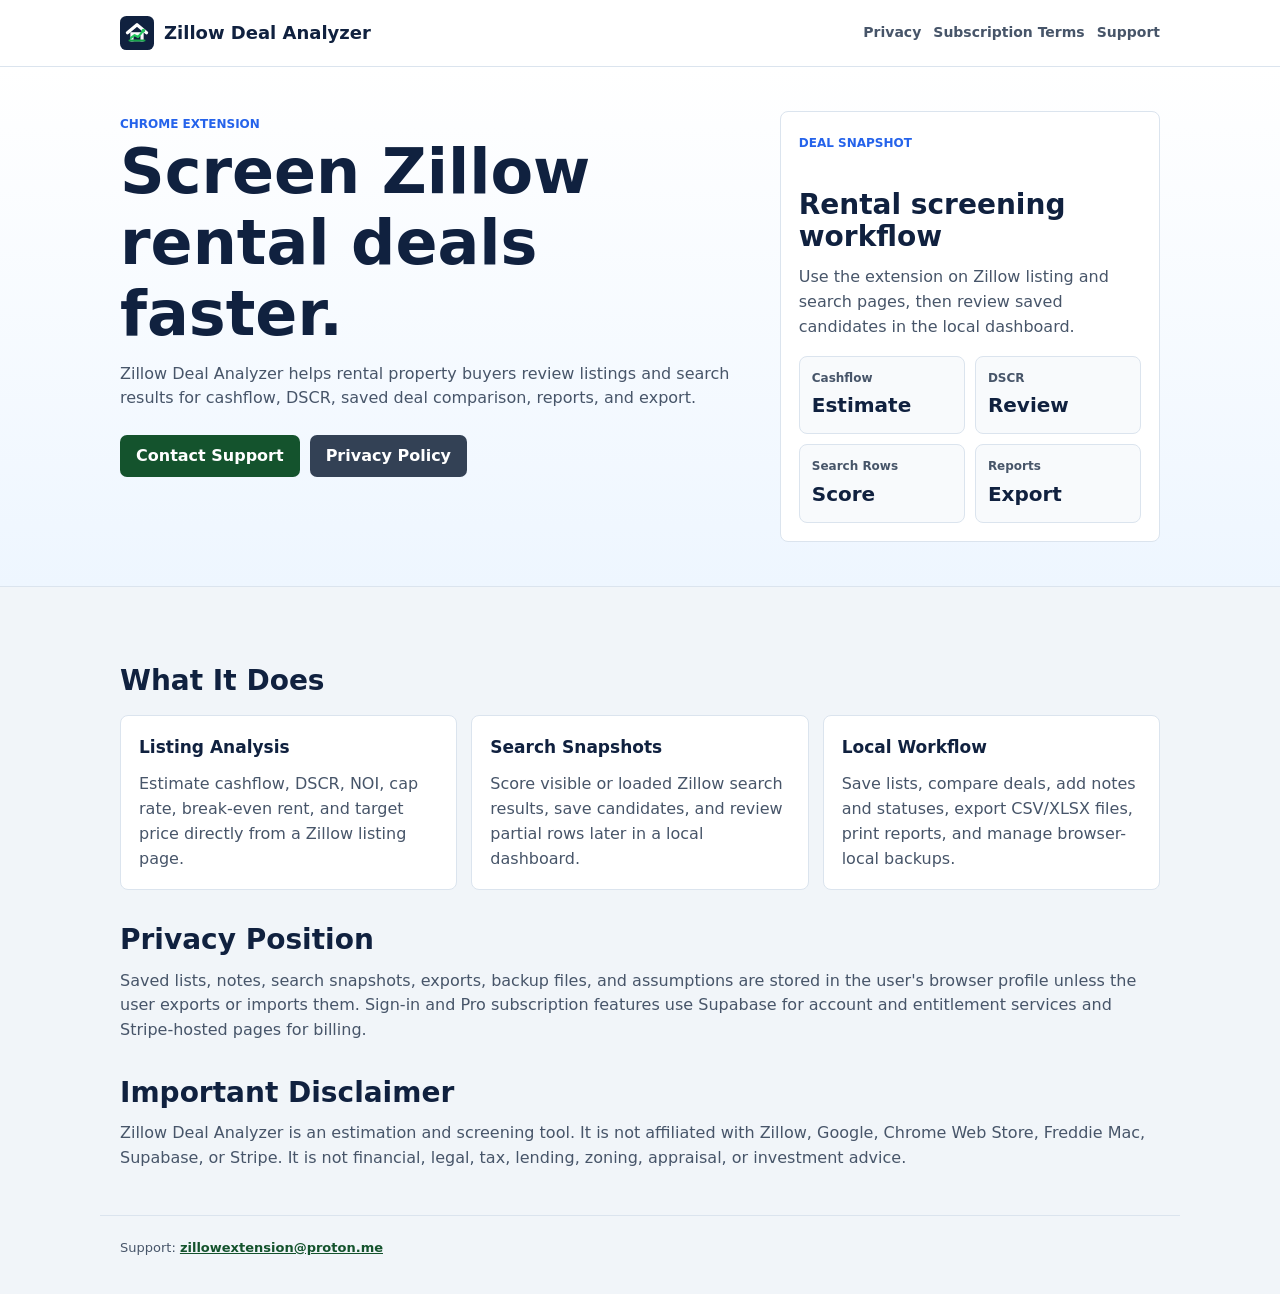
==== index.html @ f73715a4 "Add static policy and support site" ====
<!doctype html>
<html lang="en">
  <head>
    <meta charset="utf-8">
    <meta name="viewport" content="width=device-width, initial-scale=1">
    <title>Zillow Deal Analyzer</title>
    <meta name="description" content="Analyze Zillow listings and search snapshots for rental cashflow, DSCR, saved deal review, reports, and export.">
    <link rel="icon" href="assets/icon.svg" type="image/svg+xml">
    <link rel="stylesheet" href="assets/styles.css">
  </head>
  <body>
    <header class="site-header">
      <nav class="nav" aria-label="Main navigation">
        <a class="brand" href="index.html">
          <img src="assets/icon.svg" alt="" width="34" height="34">
          <span>Zillow Deal Analyzer</span>
        </a>
        <div class="nav-links">
          <a href="privacy.html">Privacy</a>
          <a href="subscription-terms.html">Subscription Terms</a>
          <a href="support.html">Support</a>
        </div>
      </nav>
    </header>

    <main>
      <section class="hero">
        <div class="hero-inner">
          <div>
            <span class="eyebrow">Chrome Extension</span>
            <h1>Screen Zillow rental deals faster.</h1>
            <p>Zillow Deal Analyzer helps rental property buyers review listings and search results for cashflow, DSCR, saved deal comparison, reports, and export.</p>
            <div class="actions">
              <a class="button" href="support.html">Contact Support</a>
              <a class="button secondary" href="privacy.html">Privacy Policy</a>
            </div>
          </div>
          <div class="panel" aria-label="Example analysis metrics">
            <span class="eyebrow">Deal Snapshot</span>
            <h2>Rental screening workflow</h2>
            <p>Use the extension on Zillow listing and search pages, then review saved candidates in the local dashboard.</p>
            <div class="metric-grid">
              <div class="metric"><span>Cashflow</span><strong>Estimate</strong></div>
              <div class="metric"><span>DSCR</span><strong>Review</strong></div>
              <div class="metric"><span>Search Rows</span><strong>Score</strong></div>
              <div class="metric"><span>Reports</span><strong>Export</strong></div>
            </div>
          </div>
        </div>
      </section>

      <section class="content">
        <h2>What It Does</h2>
        <div class="grid">
          <div class="card">
            <strong>Listing Analysis</strong>
            <p>Estimate cashflow, DSCR, NOI, cap rate, break-even rent, and target price directly from a Zillow listing page.</p>
          </div>
          <div class="card">
            <strong>Search Snapshots</strong>
            <p>Score visible or loaded Zillow search results, save candidates, and review partial rows later in a local dashboard.</p>
          </div>
          <div class="card">
            <strong>Local Workflow</strong>
            <p>Save lists, compare deals, add notes and statuses, export CSV/XLSX files, print reports, and manage browser-local backups.</p>
          </div>
        </div>

        <h2>Privacy Position</h2>
        <p>Saved lists, notes, search snapshots, exports, backup files, and assumptions are stored in the user's browser profile unless the user exports or imports them. Sign-in and Pro subscription features use Supabase for account and entitlement services and Stripe-hosted pages for billing.</p>

        <h2>Important Disclaimer</h2>
        <p>Zillow Deal Analyzer is an estimation and screening tool. It is not affiliated with Zillow, Google, Chrome Web Store, Freddie Mac, Supabase, or Stripe. It is not financial, legal, tax, lending, zoning, appraisal, or investment advice.</p>
      </section>
    </main>

    <footer class="site-footer">
      <span>Support: <a href="mailto:zillowextension@proton.me">zillowextension@proton.me</a></span>
    </footer>
  </body>
</html>
---- assets/styles.css ----
:root {
  color-scheme: light;
  --ink: #10213f;
  --muted: #475569;
  --line: #dbe4ee;
  --soft: #f8fafc;
  --brand: #14532d;
  --accent: #16a34a;
  --blue: #2563eb;
  --white: #ffffff;
}

* {
  box-sizing: border-box;
}

body {
  background: #f1f5f9;
  color: var(--ink);
  font-family: Inter, ui-sans-serif, system-ui, -apple-system, BlinkMacSystemFont, "Segoe UI", sans-serif;
  line-height: 1.55;
  margin: 0;
}

a {
  color: var(--brand);
  font-weight: 800;
}

.site-header {
  background: var(--white);
  border-bottom: 1px solid var(--line);
}

.nav {
  align-items: center;
  display: flex;
  gap: 18px;
  justify-content: space-between;
  margin: 0 auto;
  max-width: 1080px;
  padding: 16px 20px;
}

.brand {
  align-items: center;
  color: var(--ink);
  display: inline-flex;
  gap: 10px;
  text-decoration: none;
}

.brand img {
  height: 34px;
  width: 34px;
}

.brand span {
  font-size: 18px;
  font-weight: 900;
}

.nav-links {
  display: flex;
  flex-wrap: wrap;
  gap: 12px;
}

.nav-links a {
  color: var(--muted);
  font-size: 14px;
  text-decoration: none;
}

.hero {
  background: linear-gradient(180deg, #ffffff 0%, #eef6ff 100%);
  border-bottom: 1px solid var(--line);
}

.hero-inner,
.content {
  margin: 0 auto;
  max-width: 1080px;
  padding: 44px 20px;
}

.hero-inner {
  display: grid;
  gap: 26px;
  grid-template-columns: minmax(0, 1.25fr) minmax(280px, 0.75fr);
}

.eyebrow {
  color: var(--blue);
  font-size: 12px;
  font-weight: 900;
  letter-spacing: 0;
  text-transform: uppercase;
}

h1,
h2,
h3 {
  color: var(--ink);
  line-height: 1.15;
  margin: 0;
}

h1 {
  font-size: clamp(38px, 6vw, 62px);
}

h2 {
  font-size: 28px;
  margin-top: 34px;
}

h3 {
  font-size: 18px;
  margin-top: 22px;
}

p {
  color: var(--muted);
  margin: 12px 0 0;
}

ul {
  color: var(--muted);
  margin: 12px 0 0;
  padding-left: 22px;
}

li + li {
  margin-top: 6px;
}

.actions {
  display: flex;
  flex-wrap: wrap;
  gap: 10px;
  margin-top: 24px;
}

.button {
  align-items: center;
  background: var(--brand);
  border-radius: 7px;
  color: var(--white);
  display: inline-flex;
  font-weight: 900;
  min-height: 42px;
  padding: 0 16px;
  text-decoration: none;
}

.button.secondary {
  background: #334155;
}

.panel {
  background: var(--white);
  border: 1px solid var(--line);
  border-radius: 8px;
  padding: 18px;
}

.metric-grid {
  display: grid;
  gap: 10px;
  grid-template-columns: repeat(2, minmax(0, 1fr));
  margin-top: 16px;
}

.metric {
  background: var(--soft);
  border: 1px solid var(--line);
  border-radius: 8px;
  padding: 12px;
}

.metric span {
  color: var(--muted);
  display: block;
  font-size: 12px;
  font-weight: 800;
}

.metric strong {
  color: var(--ink);
  display: block;
  font-size: 20px;
  margin-top: 3px;
}

.grid {
  display: grid;
  gap: 14px;
  grid-template-columns: repeat(3, minmax(0, 1fr));
  margin-top: 18px;
}

.card {
  background: var(--white);
  border: 1px solid var(--line);
  border-radius: 8px;
  padding: 18px;
}

.card strong {
  color: var(--ink);
  display: block;
  font-size: 17px;
}

.legal-page {
  background: var(--white);
}

.legal-page .content {
  max-width: 900px;
}

.updated {
  background: #ecfdf5;
  border: 1px solid #bbf7d0;
  border-radius: 999px;
  color: #166534;
  display: inline-block;
  font-size: 12px;
  font-weight: 900;
  margin-top: 14px;
  padding: 5px 10px;
}

.site-footer {
  border-top: 1px solid var(--line);
  color: var(--muted);
  font-size: 13px;
  margin: 0 auto;
  max-width: 1080px;
  padding: 22px 20px 36px;
}

@media (max-width: 760px) {
  .nav,
  .hero-inner,
  .grid,
  .metric-grid {
    display: grid;
    grid-template-columns: 1fr;
  }

  .nav-links {
    gap: 8px;
  }

  .hero-inner,
  .content {
    padding: 30px 16px;
  }
}
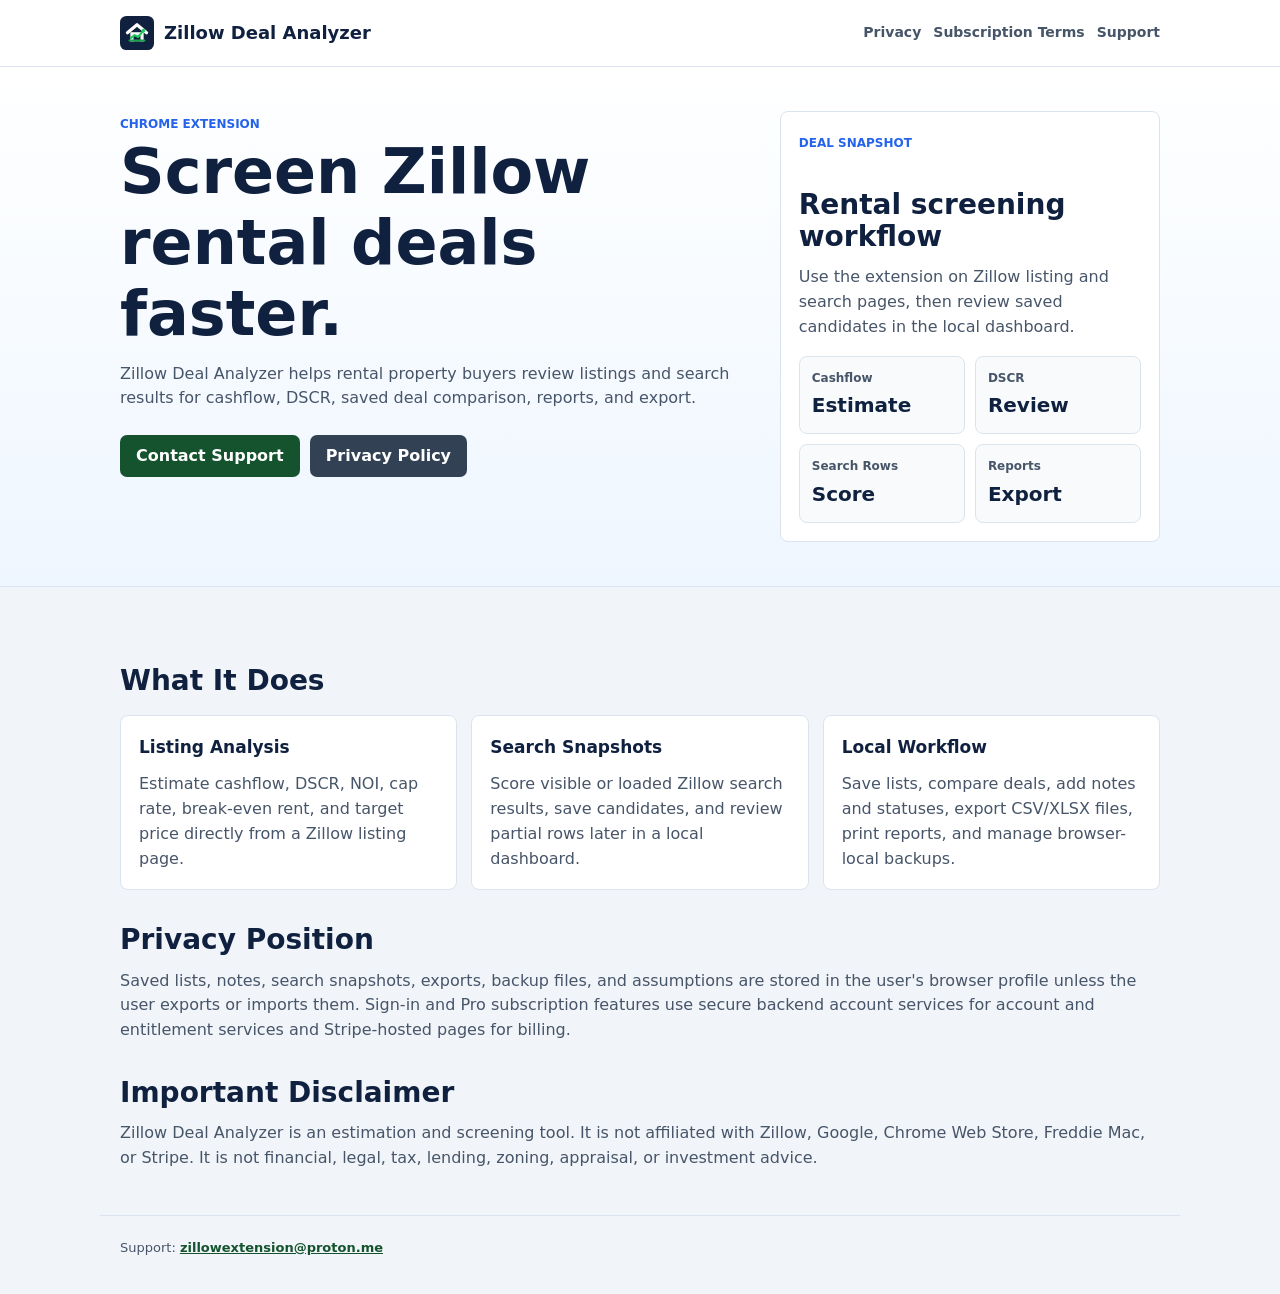
==== commit 2cfbcbe0: "Use generic backend wording in public pages" ====
--- a/index.html
+++ b/index.html
@@ -67,10 +67,10 @@
         </div>
 
         <h2>Privacy Position</h2>
-        <p>Saved lists, notes, search snapshots, exports, backup files, and assumptions are stored in the user's browser profile unless the user exports or imports them. Sign-in and Pro subscription features use Supabase for account and entitlement services and Stripe-hosted pages for billing.</p>
+        <p>Saved lists, notes, search snapshots, exports, backup files, and assumptions are stored in the user's browser profile unless the user exports or imports them. Sign-in and Pro subscription features use secure backend account services for account and entitlement services and Stripe-hosted pages for billing.</p>
 
         <h2>Important Disclaimer</h2>
-        <p>Zillow Deal Analyzer is an estimation and screening tool. It is not affiliated with Zillow, Google, Chrome Web Store, Freddie Mac, Supabase, or Stripe. It is not financial, legal, tax, lending, zoning, appraisal, or investment advice.</p>
+        <p>Zillow Deal Analyzer is an estimation and screening tool. It is not affiliated with Zillow, Google, Chrome Web Store, Freddie Mac, or Stripe. It is not financial, legal, tax, lending, zoning, appraisal, or investment advice.</p>
       </section>
     </main>
 
--- a/assets/styles.css
+++ b/assets/styles.css
@@ -213,6 +213,45 @@
   font-size: 17px;
 }
 
+.table-wrap {
+  border: 1px solid var(--line);
+  border-radius: 8px;
+  margin-top: 18px;
+  overflow-x: auto;
+}
+
+.plan-table {
+  background: var(--white);
+  border-collapse: collapse;
+  min-width: 680px;
+  width: 100%;
+}
+
+.plan-table th,
+.plan-table td {
+  border-bottom: 1px solid var(--line);
+  color: var(--muted);
+  padding: 11px 13px;
+  text-align: left;
+  vertical-align: top;
+}
+
+.plan-table th {
+  background: var(--soft);
+  color: var(--ink);
+  font-size: 13px;
+  font-weight: 900;
+}
+
+.plan-table td:first-child {
+  color: var(--ink);
+  font-weight: 800;
+}
+
+.plan-table tr:last-child td {
+  border-bottom: 0;
+}
+
 .legal-page {
   background: var(--white);
 }
